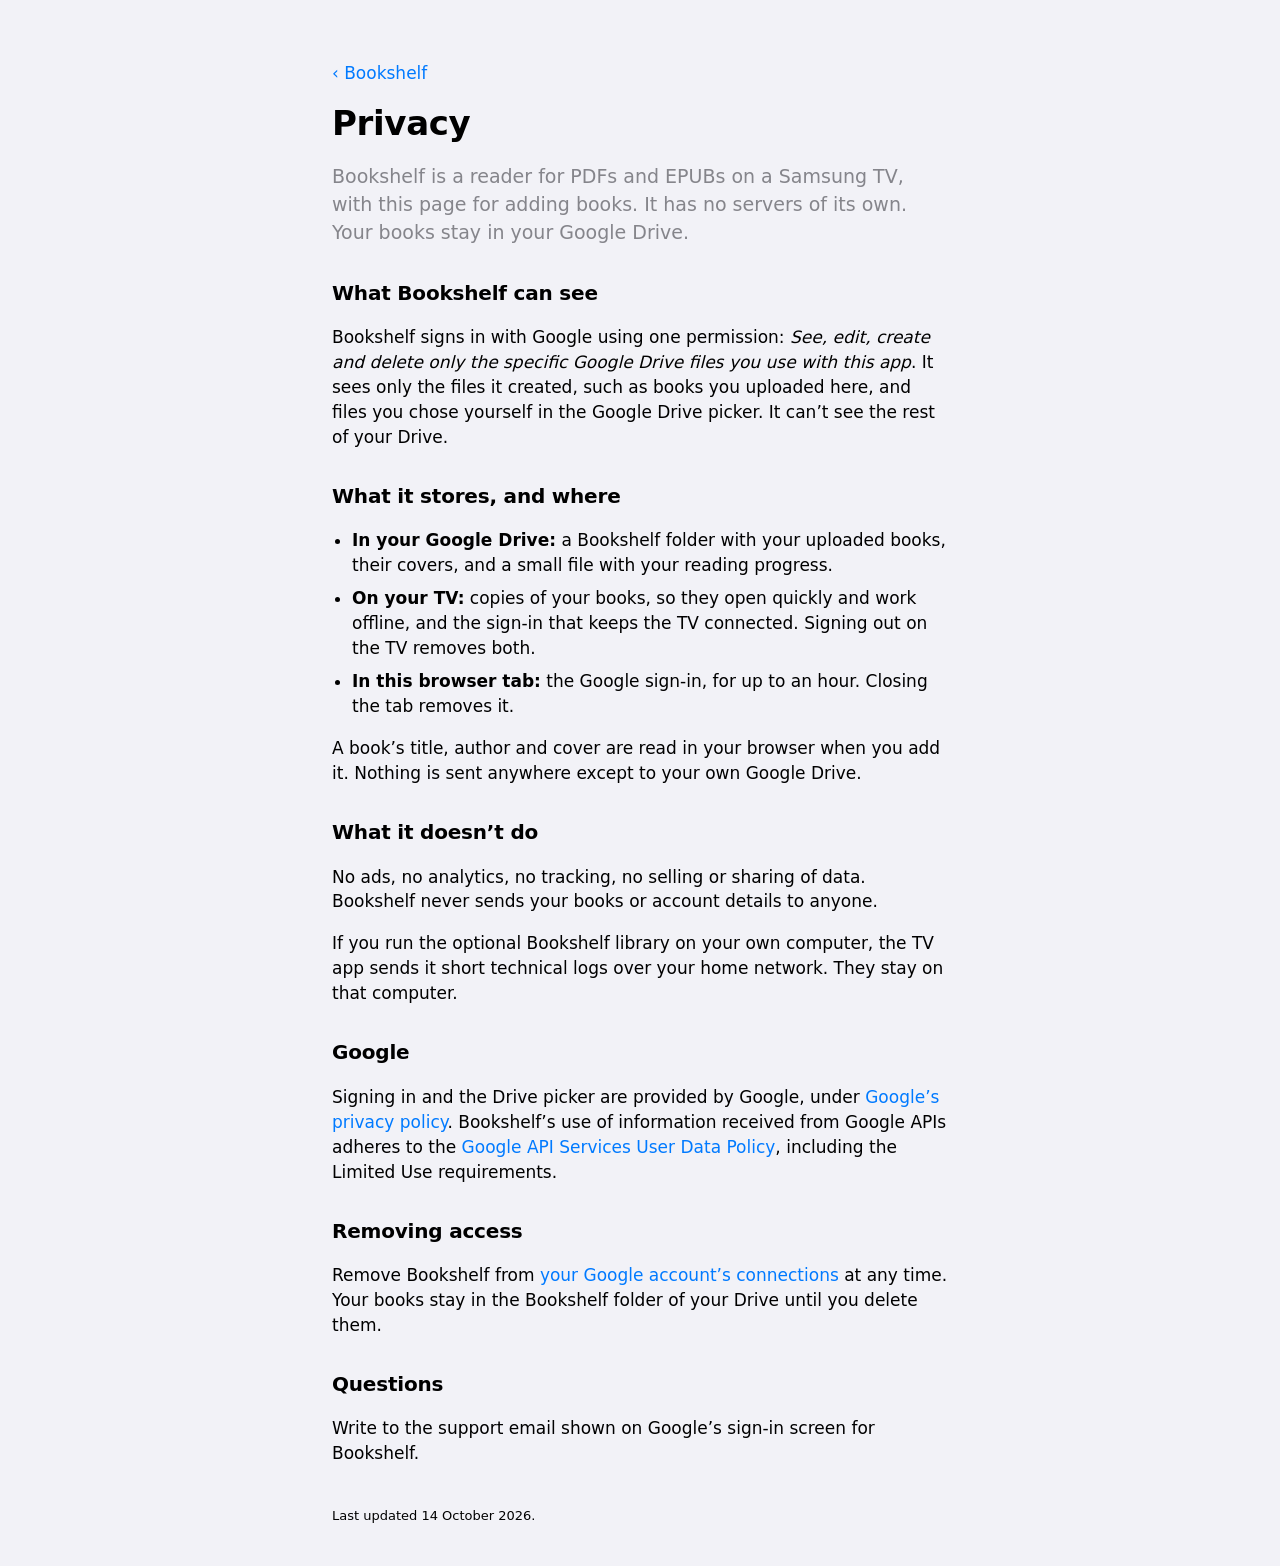
==== drive/privacy.html @ 86101ce1 "Update upload page" ====
<!DOCTYPE html>
<html lang="en">
<head>
    <meta charset="utf-8">
    <meta name="viewport" content="width=device-width, initial-scale=1, viewport-fit=cover">
    <meta name="color-scheme" content="light dark">
    <title>Bookshelf · Privacy</title>
    <link rel="icon" href="icon.png">
    <link rel="stylesheet" href="drive.css?v=a9f7268">
</head>
<body>
    <main class="doc">
        <p><a href="./">‹ Bookshelf</a></p>
        <h1>Privacy</h1>
        <p class="lede">Bookshelf is a reader for PDFs and EPUBs on a Samsung TV, with this page for adding books. It has no servers of its own. Your books stay in your Google Drive.</p>

        <h2>What Bookshelf can see</h2>
        <p>Bookshelf signs in with Google using one permission: <i>See, edit, create and delete only the specific Google Drive files you use with this app</i>. It sees only the files it created, such as books you uploaded here, and files you chose yourself in the Google Drive picker. It can’t see the rest of your Drive.</p>

        <h2>What it stores, and where</h2>
        <ul>
            <li><b>In your Google Drive:</b> a Bookshelf folder with your uploaded books, their covers, and a small file with your reading progress.</li>
            <li><b>On your TV:</b> copies of your books, so they open quickly and work offline, and the sign-in that keeps the TV connected. Signing out on the TV removes both.</li>
            <li><b>In this browser tab:</b> the Google sign-in, for up to an hour. Closing the tab removes it.</li>
        </ul>
        <p>A book’s title, author and cover are read in your browser when you add it. Nothing is sent anywhere except to your own Google Drive.</p>

        <h2>What it doesn’t do</h2>
        <p>No ads, no analytics, no tracking, no selling or sharing of data. Bookshelf never sends your books or account details to anyone.</p>
        <p>If you run the optional Bookshelf library on your own computer, the TV app sends it short technical logs over your home network. They stay on that computer.</p>

        <h2>Google</h2>
        <p>Signing in and the Drive picker are provided by Google, under <a href="https://policies.google.com/privacy">Google’s privacy policy</a>. Bookshelf’s use of information received from Google APIs adheres to the <a href="https://developers.google.com/terms/api-services-user-data-policy">Google API Services User Data Policy</a>, including the Limited Use requirements.</p>

        <h2>Removing access</h2>
        <p>Remove Bookshelf from <a href="https://myaccount.google.com/connections">your Google account’s connections</a> at any time. Your books stay in the Bookshelf folder of your Drive until you delete them.</p>

        <h2>Questions</h2>
        <p>Write to the support email shown on Google’s sign-in screen for Bookshelf.</p>
        <p class="fine">Last updated 14 October 2026.</p>
    </main>
</body>
</html>
---- drive/drive.css ----
/* Bookshelf upload page — the look of iOS 26 and macOS 26: system font,
   Liquid Glass menus and buttons, grouped lists, Apple's system colors.
   A touch screen gets iPhone controls; a mouse or trackpad gets Mac ones
   (menus with a blue highlight, push buttons, alerts, the arrow cursor). */

:root {
    --bg: #f2f2f7;
    --card: #ffffff;
    --label: #000000;
    --label-2: rgba(60, 60, 67, 0.6);
    --label-3: rgba(60, 60, 67, 0.3);
    --sep: rgba(60, 60, 67, 0.29);
    --fill: rgba(120, 120, 128, 0.08);
    --fill-2: rgba(120, 120, 128, 0.16);
    --blue: #007aff;
    --green: #34c759;
    --red: #ff3b30;
    --ring: rgba(0, 122, 255, 0.5);
    --glass: rgba(255, 255, 255, 0.66);
    --glass-hover: rgba(255, 255, 255, 0.85);
    --menu: rgba(255, 255, 255, 0.82);
    --rim: rgba(255, 255, 255, 0.9);
    --rim-2: rgba(255, 255, 255, 0.4);
    --edge: rgba(0, 0, 0, 0.08);
    --glass-shadow: 0 10px 34px rgba(0, 0, 0, 0.12), 0 2px 6px rgba(0, 0, 0, 0.04);
    --sheet: #f2f2f7;
    --sheet-group: #ffffff;
    --raised: #ffffff;
    --field: #ffffff;
    --push: #ffffff;
    --edge-fade: rgba(242, 242, 247, 0.86);
    --veil: rgba(242, 242, 247, 0.72);
    --alert: rgba(255, 59, 48, 0.1);
    --book-shadow: 0 1px 2px rgba(0, 0, 0, 0.1), 0 12px 24px -10px rgba(0, 0, 0, 0.35);
    --book-edge: rgba(0, 0, 0, 0.1);
    color-scheme: light dark;
}
@media (prefers-color-scheme: dark) {
    :root {
        --bg: #000000;
        --card: #1c1c1e;
        --label: #ffffff;
        --label-2: rgba(235, 235, 245, 0.6);
        --label-3: rgba(235, 235, 245, 0.3);
        --sep: rgba(84, 84, 88, 0.65);
        --fill: rgba(120, 120, 128, 0.16);
        --fill-2: rgba(120, 120, 128, 0.28);
        --blue: #0a84ff;
        --green: #30d158;
        --red: #ff453a;
        --ring: rgba(10, 132, 255, 0.6);
        --glass: rgba(40, 40, 42, 0.62);
        --glass-hover: rgba(58, 58, 60, 0.75);
        --menu: rgba(44, 44, 46, 0.8);
        --rim: rgba(255, 255, 255, 0.24);
        --rim-2: rgba(255, 255, 255, 0.07);
        --edge: rgba(0, 0, 0, 0.55);
        --glass-shadow: 0 12px 44px rgba(0, 0, 0, 0.6);
        --sheet: #1c1c1e;
        --sheet-group: #2c2c2e;
        --raised: #2a2a2c;
        --field: rgba(255, 255, 255, 0.07);
        --push: rgba(255, 255, 255, 0.16);
        --edge-fade: rgba(0, 0, 0, 0.8);
        --veil: rgba(0, 0, 0, 0.72);
        --alert: rgba(255, 69, 58, 0.16);
        --book-shadow: 0 1px 2px rgba(0, 0, 0, 0.6), 0 14px 28px -10px rgba(0, 0, 0, 0.9);
        --book-edge: rgba(255, 255, 255, 0.12);
    }
}

[hidden] { display: none !important; }
* { box-sizing: border-box; }
html { background: var(--bg); -webkit-text-size-adjust: 100%; }
body {
    margin: 0; background: var(--bg); color: var(--label);
    font: 17px/1.3 -apple-system, BlinkMacSystemFont, 'SF Pro Text', 'Helvetica Neue', system-ui, sans-serif;
    -webkit-font-smoothing: antialiased;
}
button, label { -webkit-tap-highlight-color: transparent; }
button { font: inherit; color: inherit; }
:focus-visible { outline: 3px solid var(--ring); outline-offset: 2px; }
svg { display: block; }
.mac-only { display: none; }

main {
    max-width: 1000px; margin: 0 auto;
    padding: calc(env(safe-area-inset-top) + 20px) max(16px, env(safe-area-inset-right)) calc(env(safe-area-inset-bottom) + 40px) max(16px, env(safe-area-inset-left));
}
h1 { margin: 0; font-size: 34px; font-weight: 700; line-height: 1.2; letter-spacing: -0.01em; }
h2 { margin: 0; font-size: 22px; font-weight: 700; letter-spacing: -0.01em; }

/* Liquid Glass: a blurred, tinted pane with a light rim along its edges. */
.menu, .circle {
    background: var(--glass);
    -webkit-backdrop-filter: blur(22px) saturate(190%); backdrop-filter: blur(22px) saturate(190%);
    box-shadow: inset 1px 1.5px 0 -0.5px var(--rim), inset -1px -1px 0 -0.5px var(--rim-2), 0 0 0 0.5px var(--edge), var(--glass-shadow);
}

/* ---- Title that moves to the top on scroll (the scroll edge effect) ------------ */

.navbar {
    position: fixed; z-index: 10; top: 0; left: 0; right: 0;
    height: calc(58px + env(safe-area-inset-top)); padding: env(safe-area-inset-top) 0 8px;
    display: flex; align-items: center; justify-content: center; font-weight: 600;
    background: linear-gradient(var(--edge-fade), var(--edge-fade) 50%, transparent);
    -webkit-backdrop-filter: blur(10px); backdrop-filter: blur(10px);
    -webkit-mask-image: linear-gradient(#000 55%, transparent); mask-image: linear-gradient(#000 55%, transparent);
    opacity: 0; pointer-events: none; transition: opacity 0.25s;
}
.navbar.on { opacity: 1; }

/* ---- Loading ---------------------------------------------------------------- */

.loading { display: grid; place-items: center; min-height: 60vh; }
.spinner { width: 30px; height: 30px; stroke: var(--label-2); animation: spin 0.8s steps(8) infinite; }
.spinner line:nth-child(1) { opacity: 0.15; } .spinner line:nth-child(2) { opacity: 0.25; }
.spinner line:nth-child(3) { opacity: 0.35; } .spinner line:nth-child(4) { opacity: 0.45; }
.spinner line:nth-child(5) { opacity: 0.55; } .spinner line:nth-child(6) { opacity: 0.7; }
.spinner line:nth-child(7) { opacity: 0.85; } .spinner line:nth-child(8) { opacity: 1; }
@keyframes spin { to { transform: rotate(360deg); } }

/* ---- Welcome (signed out) ----------------------------------------------------- */

.welcome { max-width: 420px; margin: 0 auto; padding-top: 3vh; }
.welcome h1 { text-align: center; }

.fan { position: relative; height: 222px; margin-bottom: 26px; }
.tome {
    position: absolute; left: 50%; top: 10px; width: 126px; height: 192px; margin-left: -63px; overflow: hidden;
    border-radius: 3px 5px 5px 3px; background: var(--fill-2);
    box-shadow: 3px 5px 30px rgba(0, 0, 0, 0.22), 0 1px 3px rgba(0, 0, 0, 0.12);
    transform: var(--to); animation: fan 0.9s cubic-bezier(0.2, 0.8, 0.2, 1) 0.1s both;
}
.tome img { display: block; width: 100%; height: 100%; object-fit: cover; }
.tome::after, .cover::after {
    content: ''; position: absolute; inset: 0; pointer-events: none; border-radius: inherit;
    background: linear-gradient(90deg, rgba(0, 0, 0, 0.22) 0, rgba(255, 255, 255, 0.2) 2.5%, rgba(255, 255, 255, 0) 5%, rgba(0, 0, 0, 0.06) 7%, rgba(0, 0, 0, 0) 12%);
    box-shadow: inset 0 0 0 0.5px var(--book-edge);
}
.t1 { --to: translate(-94px, 16px) rotate(-10deg); }
.t2 { --to: none; z-index: 1; }
.t3 { --to: translate(94px, 16px) rotate(10deg); }
@keyframes fan { from { opacity: 0; transform: translateY(18px) scale(0.94); } }

.features { list-style: none; margin: 36px 0 40px; padding: 0 4px; }
.features li { display: grid; grid-template-columns: 34px 1fr; gap: 16px; align-items: start; }
.features li + li { margin-top: 24px; }
.features svg { width: 34px; height: 34px; fill: none; stroke: var(--blue); stroke-width: 1.7; stroke-linecap: round; stroke-linejoin: round; }
.features strong { display: block; font-size: 15px; font-weight: 600; }
.features span { display: block; margin-top: 2px; color: var(--label-2); font-size: 15px; line-height: 1.33; }

/* Prominent glass button: a tinted capsule that swells a little when pressed. */
button.prominent {
    display: block; width: 100%; min-height: 52px; padding: 14px 24px; border: 0; border-radius: 999px;
    background: var(--blue) linear-gradient(rgba(255, 255, 255, 0.16), rgba(255, 255, 255, 0)); color: #fff; font-weight: 600;
    box-shadow: inset 0 1px 0 rgba(255, 255, 255, 0.35), inset 0 -1px 0 rgba(0, 0, 0, 0.08), 0 6px 16px -6px rgba(0, 122, 255, 0.5);
    cursor: pointer; transition: transform 0.25s cubic-bezier(0.3, 1.5, 0.5, 1), filter 0.2s;
}
button.prominent:active { transform: scale(1.03); filter: brightness(1.08); }
button.prominent:disabled { opacity: 0.55; transform: none; filter: none; }
.fine { margin: 12px 0 0; color: var(--label-2); font-size: 13px; text-align: center; }
.alert {
    position: relative; margin: 20px 0 0; padding: 12px 14px 12px 44px; border-radius: 16px;
    background: var(--alert); font-size: 15px; line-height: 1.35;
}
.alert::before {
    content: '!'; position: absolute; left: 14px; top: 12px; width: 20px; height: 20px; border-radius: 50%;
    background: var(--red); color: #fff; font-size: 14px; font-weight: 700; line-height: 20px; text-align: center;
}

/* ---- Signed in ------------------------------------------------------------------ */

.title-row { display: grid; grid-template-columns: 1fr auto; grid-template-areas: 'title avatar' 'add add'; align-items: center; gap: 0 12px; margin-top: 4px; }
.title-row h1 { grid-area: title; }
.avatar {
    grid-area: avatar; display: grid; place-items: center; width: 36px; height: 36px; padding: 0; border: 0; border-radius: 50%;
    background: linear-gradient(180deg, #a6adba, #848a96); color: #fff; font-size: 15px; font-weight: 600; cursor: pointer;
    box-shadow: inset 0 0.5px 0 rgba(255, 255, 255, 0.4);
}
.avatar:active { filter: brightness(0.9); }

/* Inset grouped list, as in Settings. */
.add, .queue { margin: 0; padding: 0; list-style: none; border-radius: 26px; background: var(--card); overflow: hidden; }
.add { grid-area: add; margin-top: 18px; }
.row {
    position: relative; display: flex; align-items: center; gap: 14px; width: 100%; min-height: 62px; margin: 0; padding: 10px 18px;
    border: 0; background: none; text-align: left; cursor: pointer; user-select: none; -webkit-user-select: none; transition: background-color 0.15s;
}
.row + .row::before, .queue li + li::before {
    content: ''; position: absolute; top: 0; right: 0; left: 62px; height: 1px; background: var(--sep); transform: scaleY(0.5); transform-origin: top;
}
.row:active { background: var(--fill-2); }
.row:focus-visible { outline-offset: -3px; }
.row input { position: absolute; width: 1px; height: 1px; opacity: 0; }
.tile {
    flex: none; display: grid; place-items: center; width: 30px; height: 30px; border-radius: 8px; color: #fff;
    background-image: linear-gradient(rgba(255, 255, 255, 0.2), rgba(255, 255, 255, 0)); box-shadow: inset 0 0.5px 0 rgba(255, 255, 255, 0.35);
}
.tile.blue { background-color: var(--blue); }
.tile.green { background-color: var(--green); }
.tile svg { width: 19px; height: 19px; fill: none; stroke: currentColor; stroke-width: 2.3; stroke-linecap: round; stroke-linejoin: round; }
#pick:focus-visible + .tile { box-shadow: 0 0 0 3px var(--ring); }
.row .text { flex: 1; min-width: 0; }
.row strong { display: block; font-weight: 400; }
.row .short { display: none; }
.row .sub { display: block; margin-top: 1px; color: var(--label-2); font-size: 13px; }
.chev { flex: none; width: 8px; height: 14px; fill: none; stroke: var(--label-3); stroke-width: 2; stroke-linecap: round; stroke-linejoin: round; }

/* Uploads in progress. */
.queue { margin-top: 16px; }
.queue:empty { display: none; }
.queue li {
    position: relative; display: grid; grid-template-columns: 30px 1fr auto; align-items: center; gap: 6px 14px; padding: 12px 18px;
    transition: opacity 0.3s, transform 0.3s;
}
.queue li.gone { opacity: 0; transform: translateY(-4px); }
.queue .kind {
    grid-row: span 2; display: grid; place-items: end center; width: 30px; height: 38px; padding-bottom: 5px;
    border-radius: 4px 9px 4px 4px; background: #8e8e93; color: #fff; font-size: 8px; font-weight: 700; letter-spacing: 0.04em;
}
.queue .kind.pdf { background: linear-gradient(180deg, #ff6259, #e5352b); }
.queue .kind.epub { background: linear-gradient(180deg, #ffa53d, #f27a0e); }
.queue .name { min-width: 0; overflow: hidden; text-overflow: ellipsis; white-space: nowrap; font-size: 15px; }
.queue .state { color: var(--label-2); font-size: 13px; font-variant-numeric: tabular-nums; white-space: nowrap; }
.queue .state.ok { color: var(--green); }
.queue .state.bad { grid-column: 2 / -1; color: var(--red); white-space: normal; }
.queue .bar { grid-column: 2 / -1; height: 4px; border-radius: 2px; background: var(--fill-2); overflow: hidden; }
.queue .bar i { display: block; width: 0; height: 100%; border-radius: 2px; background: var(--blue); transition: width 0.2s linear; }
.queue li.ok .bar, .queue li.bad .bar { display: none; }
.queue li.ok .kind { grid-row: auto; }

/* ---- Library ------------------------------------------------------------------- */

.library { margin-top: 36px; }
.section-head { display: flex; align-items: baseline; justify-content: space-between; gap: 12px; margin: 0 2px 16px; }
.count { color: var(--label-2); font-size: 15px; }

.books { list-style: none; margin: 0; padding: 0; display: grid; grid-template-columns: repeat(auto-fill, minmax(148px, 1fr)); gap: 26px 16px; }
.book { min-width: 0; display: flex; flex-direction: column; transition: opacity 0.2s; }
.book.busy { opacity: 0.35; pointer-events: none; }
.books.intro .book { animation: rise 0.6s cubic-bezier(0.2, 0.8, 0.2, 1) both; animation-delay: calc(var(--i) * 40ms); }
@keyframes rise { from { opacity: 0; transform: translateY(14px); } }

.cover {
    position: relative; display: block; width: 100%; aspect-ratio: 2 / 3; padding: 0; border: 0; border-radius: 3px 6px 6px 3px;
    overflow: hidden; background: var(--fill-2); box-shadow: var(--book-shadow); cursor: pointer; -webkit-touch-callout: none;
    transition: transform 0.3s cubic-bezier(0.3, 1.4, 0.5, 1);
}
.cover:active { transform: scale(0.97); }
.cover img { position: absolute; inset: 0; width: 100%; height: 100%; object-fit: cover; animation: fade 0.3s ease both; }
.cover .gen {
    position: absolute; inset: 0; display: flex; flex-direction: column; align-items: center; padding: 22% 12px 12%; color: rgba(255, 255, 255, 0.95); text-align: center;
    background: linear-gradient(165deg, hsl(var(--h), 34%, 44%), hsl(calc(var(--h) + 28), 40%, 21%));
}
.cover .gen b {
    display: -webkit-box; -webkit-line-clamp: 5; -webkit-box-orient: vertical; overflow: hidden; word-break: break-word;
    font: 600 18px/1.15 ui-serif, 'New York', 'Iowan Old Style', Georgia, serif;
}
.cover .gen i { width: 24px; height: 1px; margin: 12px 0; background: currentColor; opacity: 0.5; }
.cover .gen small { margin-top: auto; font-size: 9px; font-weight: 600; letter-spacing: 0.1em; text-transform: uppercase; opacity: 0.8; }

.book .title {
    margin-top: 12px; font-size: 15px; font-weight: 600; line-height: 1.25;
    display: -webkit-box; -webkit-line-clamp: 2; -webkit-box-orient: vertical; overflow: hidden; word-break: break-word;
}
.book .author { margin-top: 2px; color: var(--label-2); font-size: 13px; white-space: nowrap; overflow: hidden; text-overflow: ellipsis; }
.book .status { display: flex; align-items: center; justify-content: space-between; gap: 8px; margin-top: auto; padding-top: 4px; }
.book .state { color: var(--label-2); font-size: 12px; font-variant-numeric: tabular-nums; }
.book .state.new { color: var(--blue); font-size: 11px; font-weight: 700; letter-spacing: 0.06em; text-transform: uppercase; }
.book .state.done::before { content: '✓ '; }
.more {
    flex: none; display: grid; place-items: center; width: 30px; height: 30px; margin-right: -6px; padding: 0; border: 0; border-radius: 50%;
    background: none; color: var(--label-2); cursor: pointer; transition: background-color 0.15s;
}
.more svg { width: 18px; height: 18px; fill: currentColor; }
.more:active, .more[aria-expanded='true'] { background: var(--fill-2); }

.empty { display: flex; flex-direction: column; align-items: center; padding: 44px 24px 24px; text-align: center; }
.empty svg { width: 56px; height: 56px; margin-bottom: 14px; fill: none; stroke: var(--label-3); stroke-width: 2.2; stroke-linejoin: round; }
.empty strong { font-size: 20px; font-weight: 700; }
.empty span { max-width: 300px; margin-top: 6px; color: var(--label-2); font-size: 15px; line-height: 1.35; }

footer { max-width: 520px; margin: 56px auto 0; padding: 0 12px; color: var(--label-2); font-size: 12px; line-height: 1.45; text-align: center; }
footer b { color: var(--label); font-weight: 600; }

footer a, .fine a { color: inherit; }

/* ---- Privacy page ---------------------------------------------------------------- */

.doc { max-width: 680px; line-height: 1.47; }
.doc a { color: var(--blue); text-decoration: none; }
.doc a:hover { text-decoration: underline; }
.doc h1 { margin-top: 12px; }
.doc h2 { margin: 32px 0 8px; font-size: 20px; }
.doc p, .doc li { color: var(--label); }
.doc .lede { color: var(--label-2); font-size: 19px; }
.doc ul { padding-left: 20px; }
.doc li + li { margin-top: 8px; }
.doc .fine { margin-top: 40px; text-align: left; }

/* ---- Drag and drop -------------------------------------------------------------- */

.dropzone {
    position: fixed; z-index: 30; inset: 0; padding: 14px; background: var(--veil);
    -webkit-backdrop-filter: blur(12px); backdrop-filter: blur(12px); animation: fade 0.15s ease both; pointer-events: none;
}
.dropzone > div {
    display: flex; flex-direction: column; align-items: center; justify-content: center; gap: 16px; height: 100%;
    border: 3px solid var(--blue); border-radius: 26px; background: rgba(0, 122, 255, 0.08); color: var(--blue); font-size: 22px; font-weight: 600;
}
.dropzone svg { width: 72px; height: 72px; padding: 16px; border-radius: 50%; background: var(--blue); fill: none; stroke: #fff; stroke-width: 2.1; stroke-linecap: round; stroke-linejoin: round; }

/* ---- Menus (iPhone): open from the button, grow out of it ------------------------ */

.menu {
    position: fixed; z-index: 40; min-width: 250px; max-width: min(300px, calc(100vw - 24px)); padding: 6px 0;
    background-color: var(--menu); border-radius: 24px; overflow: hidden; outline: none; animation: menu-in 0.45s cubic-bezier(0.25, 1.25, 0.45, 1) both;
}
.menu.out { animation: menu-out 0.2s ease-in both; }
@keyframes menu-in { from { opacity: 0; transform: scale(0.25); } 35% { opacity: 1; } }
@keyframes menu-out { to { opacity: 0; transform: scale(0.85); } }
.m-head { position: relative; padding: 10px 20px; color: var(--label-2); font-size: 13px; line-height: 1.3; }
.m-head strong { display: block; font-weight: 600; }
.m-head span { display: block; overflow-wrap: anywhere; }
.m-head::after, .m-sep { content: ''; display: block; height: 1px; background: var(--sep); transform: scaleY(0.5); }
.m-head::after { position: absolute; left: 0; right: 0; bottom: 0; }
.m-sep { margin: 4px 20px; }
.m-item {
    display: flex; align-items: center; gap: 14px; width: 100%; min-height: 46px; padding: 11px 20px; border: 0; background: none;
    color: var(--label); font-size: 17px; text-align: left; user-select: none; -webkit-user-select: none; cursor: pointer;
}
.m-item svg { flex: none; width: 21px; height: 21px; fill: none; stroke: currentColor; stroke-width: 1.7; stroke-linecap: round; stroke-linejoin: round; }
.m-item.danger { color: var(--red); }
.m-item:active, .m-item:focus-visible { outline: none; background: var(--fill-2); }

/* ---- Edit form (iPhone): a sheet with round glass buttons ------------------------- */

dialog {
    position: fixed; inset: 0; max-width: none; max-height: none; margin: auto; padding: 0;
    border: 0; background: none; color: var(--label); overflow: visible;
}
dialog:focus { outline: none; }
dialog::backdrop { background: rgba(0, 0, 0, 0.25); animation: fade 0.3s ease both; }
dialog.closing::backdrop { animation: fade 0.25s ease reverse both; }
@keyframes fade { from { opacity: 0; } }

.editor {
    width: 100%; height: auto; margin: calc(env(safe-area-inset-top) + 10px) 0 0; border-radius: 38px 38px 0 0;
    background: var(--sheet); box-shadow: 0 -4px 40px rgba(0, 0, 0, 0.15); animation: sheet-up 0.5s cubic-bezier(0.2, 0.95, 0.25, 1) both;
}
.editor.closing { animation: sheet-down 0.3s cubic-bezier(0.4, 0, 1, 1) both; }
@keyframes sheet-up { from { transform: translateY(100%); } }
@keyframes sheet-down { to { transform: translateY(100%); } }
.ed-bar { display: grid; grid-template-columns: 44px 1fr 44px; align-items: center; gap: 8px; padding: 16px 16px 8px; }
.ed-bar strong { text-align: center; font-weight: 600; }
.circle {
    display: grid; place-items: center; width: 44px; height: 44px; padding: 0; border: 0; border-radius: 50%; color: var(--label); cursor: pointer;
    transition: transform 0.25s cubic-bezier(0.3, 1.5, 0.5, 1);
}
.circle.tinted { background: var(--blue); color: #fff; box-shadow: inset 0 1px 0 rgba(255, 255, 255, 0.3), 0 0 0 0.5px var(--edge); }
.circle:active { transform: scale(1.12); }
.circle svg { width: 20px; height: 20px; fill: none; stroke: currentColor; stroke-width: 2.3; stroke-linecap: round; stroke-linejoin: round; }
.ed-title, .ed-buttons { display: none; }
.fields { margin: 16px 16px 0; border-radius: 26px; background: var(--sheet-group); overflow: hidden; }
.fields label { position: relative; display: flex; align-items: center; gap: 12px; min-height: 52px; padding: 0 20px; }
.fields label + label::before { content: ''; position: absolute; top: 0; left: 20px; right: 0; height: 1px; background: var(--sep); transform: scaleY(0.5); transform-origin: top; }
.fields span { flex: none; width: 60px; }
.fields input {
    flex: 1; min-width: 0; padding: 14px 0; border: 0; outline: 0; background: none; color: var(--label);
    font: inherit; caret-color: var(--blue);
}
.fields input::placeholder { color: var(--label-3); }

/* Mac push buttons and the alert (used only with a mouse or trackpad). */
.push {
    min-width: 76px; height: 28px; padding: 0 14px; border: 0; border-radius: 999px; background: var(--push); color: var(--label);
    font-size: 13px; box-shadow: 0 0 0 0.5px var(--edge), 0 0.5px 1.5px rgba(0, 0, 0, 0.12); cursor: default;
}
.push:active { filter: brightness(0.93); }
.push.default {
    background: var(--blue) linear-gradient(rgba(255, 255, 255, 0.17), rgba(255, 255, 255, 0)); color: #fff;
    box-shadow: inset 0 0.5px 0 rgba(255, 255, 255, 0.35), 0 0.5px 1.5px rgba(0, 0, 0, 0.18);
}
.push.danger { color: var(--red); }
.push:focus-visible { outline: none; box-shadow: 0 0 0 0.5px var(--blue), 0 0 0 3.5px var(--ring); }
.alert-box {
    width: 260px; height: fit-content; padding: 20px 16px 16px; border-radius: 20px; background: var(--raised); text-align: center;
    box-shadow: 0 0 0 0.5px var(--edge), 0 24px 70px rgba(0, 0, 0, 0.32); animation: pop 0.22s cubic-bezier(0.2, 0.9, 0.3, 1.2) both;
}
.alert-box.closing { animation: fade 0.15s ease reverse both; }
@keyframes pop { from { opacity: 0; transform: scale(1.08); } }
.alert-box img { display: block; width: 64px; height: 64px; margin: 0 auto 12px; border-radius: 14px; }
.alert-box strong { display: block; font-size: 13px; font-weight: 700; overflow-wrap: anywhere; }
.alert-box p { margin: 6px 0 18px; font-size: 11px; line-height: 1.35; }
.alert-buttons { display: flex; gap: 8px; }
.alert-buttons .push { flex: 1; min-width: 0; }

/* ---- Wider screens (iPad, Mac): the add actions become toolbar capsules ----------- */

@media (min-width: 700px) {
    main { padding-left: 32px; padding-right: 32px; padding-top: 44px; }
    .welcome { padding-top: 5vh; }
    .title-row { grid-template-columns: 1fr auto auto; grid-template-areas: 'title add avatar'; gap: 0 14px; }
    .add { display: flex; gap: 10px; margin: 0; background: none; border-radius: 0; overflow: visible; }
    .add .row { width: auto; min-height: 0; height: 38px; padding: 0 18px 0 13px; gap: 7px; border-radius: 999px; transition: filter 0.15s, background-color 0.15s, transform 0.25s cubic-bezier(0.3, 1.5, 0.5, 1); }
    .add .row::before, .add .sub, .add .chev, .add .long { display: none; }
    .add .short { display: inline; }
    .add .text strong { font-size: 15px; font-weight: 600; }
    .add .tile { width: auto; height: auto; border-radius: 0; background: none; box-shadow: none; color: inherit; }
    .add .tile svg { width: 18px; height: 18px; stroke-width: 2.4; }
    #drop { background: var(--blue) linear-gradient(rgba(255, 255, 255, 0.16), rgba(255, 255, 255, 0)); color: #fff; box-shadow: inset 0 1px 0 rgba(255, 255, 255, 0.3), 0 4px 12px -4px rgba(0, 122, 255, 0.5); }
    #fromDrive {
        background: var(--glass); -webkit-backdrop-filter: blur(22px) saturate(190%); backdrop-filter: blur(22px) saturate(190%);
        box-shadow: inset 1px 1.5px 0 -0.5px var(--rim), inset -1px -1px 0 -0.5px var(--rim-2), 0 0 0 0.5px var(--edge), 0 4px 14px rgba(0, 0, 0, 0.08);
    }
    .add .row:active { transform: scale(1.04); }
    #fromDrive:active { background: var(--glass-hover); }
    .queue { margin-top: 24px; border-radius: 20px; }
    .books { grid-template-columns: repeat(auto-fill, minmax(156px, 1fr)); gap: 34px 26px; }
}

/* ---- Mouse or trackpad: Mac controls ------------------------------------------------ */

@media (hover: hover) and (pointer: fine) {
    /* Mac apps keep the arrow pointer over controls. */
    button, label, .cover, .row, button.prominent, .avatar, .more, .circle { cursor: default; }
    .mac-only { display: inline; }
    .welcome { max-width: 400px; }
    button.prominent { min-height: 40px; padding: 10px 20px; font-size: 15px; }
    button.prominent:hover { filter: brightness(1.06); }
    button.prominent:active { transform: none; filter: brightness(0.92); }
    .row:active { background: var(--fill); }
    .add .row:active { transform: none; }
    #drop:hover { filter: brightness(1.07); }
    #drop:active { filter: brightness(0.92); }
    #fromDrive:hover { background: var(--glass-hover); }
    .add .text strong { font-size: 13px; font-weight: 500; }
    .add .row { height: 32px; padding: 0 14px 0 11px; gap: 6px; }
    .add .tile svg { width: 15px; height: 15px; }
    .avatar { width: 32px; height: 32px; font-size: 14px; }
    .avatar:hover { filter: brightness(1.07); }
    .avatar:active { filter: brightness(0.9); }

    /* No lift or press on covers: a Mac shows hover only on the controls. */
    .cover:active { transform: none; }
    .more:hover { background: var(--fill-2); color: var(--label); }
    .book .title { font-size: 13px; }
    .book .author { font-size: 12px; }

    /* Mac menu: compact, a blue highlight that follows the pointer, and the
       chosen item blinks once before the menu fades. */
    .menu { min-width: 220px; max-width: 300px; padding: 5px; border-radius: 13px; animation: fade 0.1s ease-out both; }
    .menu.out { animation: fade 0.2s ease reverse both; }
    .m-head { padding: 3px 9px 6px; font-size: 11px; }
    .m-head::after { left: 9px; right: 9px; }
    .m-sep { margin: 5px 9px; }
    .m-item { min-height: 24px; padding: 3px 9px; gap: 7px; border-radius: 8px; font-size: 13px; cursor: default; }
    .m-item svg { width: 15px; height: 15px; stroke-width: 1.7; }
    .m-item:active { background: none; }
    .m-item:focus, .m-item:focus-visible { outline: none; background: var(--blue); color: #fff; }
    .m-item.blink:focus { background: none; color: var(--label); }
    .m-item.danger.blink:focus { color: var(--red); }

    /* Mac sheet: drops from the top, labels on the left, push buttons below. */
    .editor {
        width: 440px; height: fit-content; margin: 72px auto auto; padding: 20px; border-radius: 20px; background: var(--raised);
        box-shadow: 0 0 0 0.5px var(--edge), 0 24px 70px rgba(0, 0, 0, 0.3); animation: drop-in 0.28s cubic-bezier(0.2, 0.9, 0.3, 1) both;
    }
    .editor.closing { animation: fade 0.18s ease reverse both; }
    @keyframes drop-in { from { opacity: 0; transform: translateY(-16px); } }
    .ed-bar { display: none; }
    .ed-title { display: block; margin-bottom: 18px; font-size: 13px; font-weight: 700; }
    .ed-buttons { display: flex; justify-content: flex-end; gap: 8px; margin-top: 22px; }
    .fields { display: grid; gap: 10px; margin: 0; border-radius: 0; background: none; overflow: visible; }
    .fields label { display: grid; grid-template-columns: 60px 1fr; gap: 10px; min-height: 0; padding: 0; }
    .fields label + label::before { display: none; }
    .fields span { width: auto; font-size: 13px; text-align: right; }
    .fields span::after { content: ':'; }
    .fields input {
        height: 26px; padding: 0 8px; border-radius: 7px; background: var(--field); font-size: 13px;
        box-shadow: 0 0 0 0.5px var(--edge), inset 0 0.5px 1.5px rgba(0, 0, 0, 0.08); transition: box-shadow 0.15s;
    }
    .fields input:focus { box-shadow: 0 0 0 0.5px var(--blue), 0 0 0 3.5px var(--ring); }
}

@media (prefers-reduced-motion: reduce) {
    *, *::before, *::after, ::backdrop { animation-duration: 0.01ms !important; animation-delay: 0s !important; transition-duration: 0.01ms !important; }
}
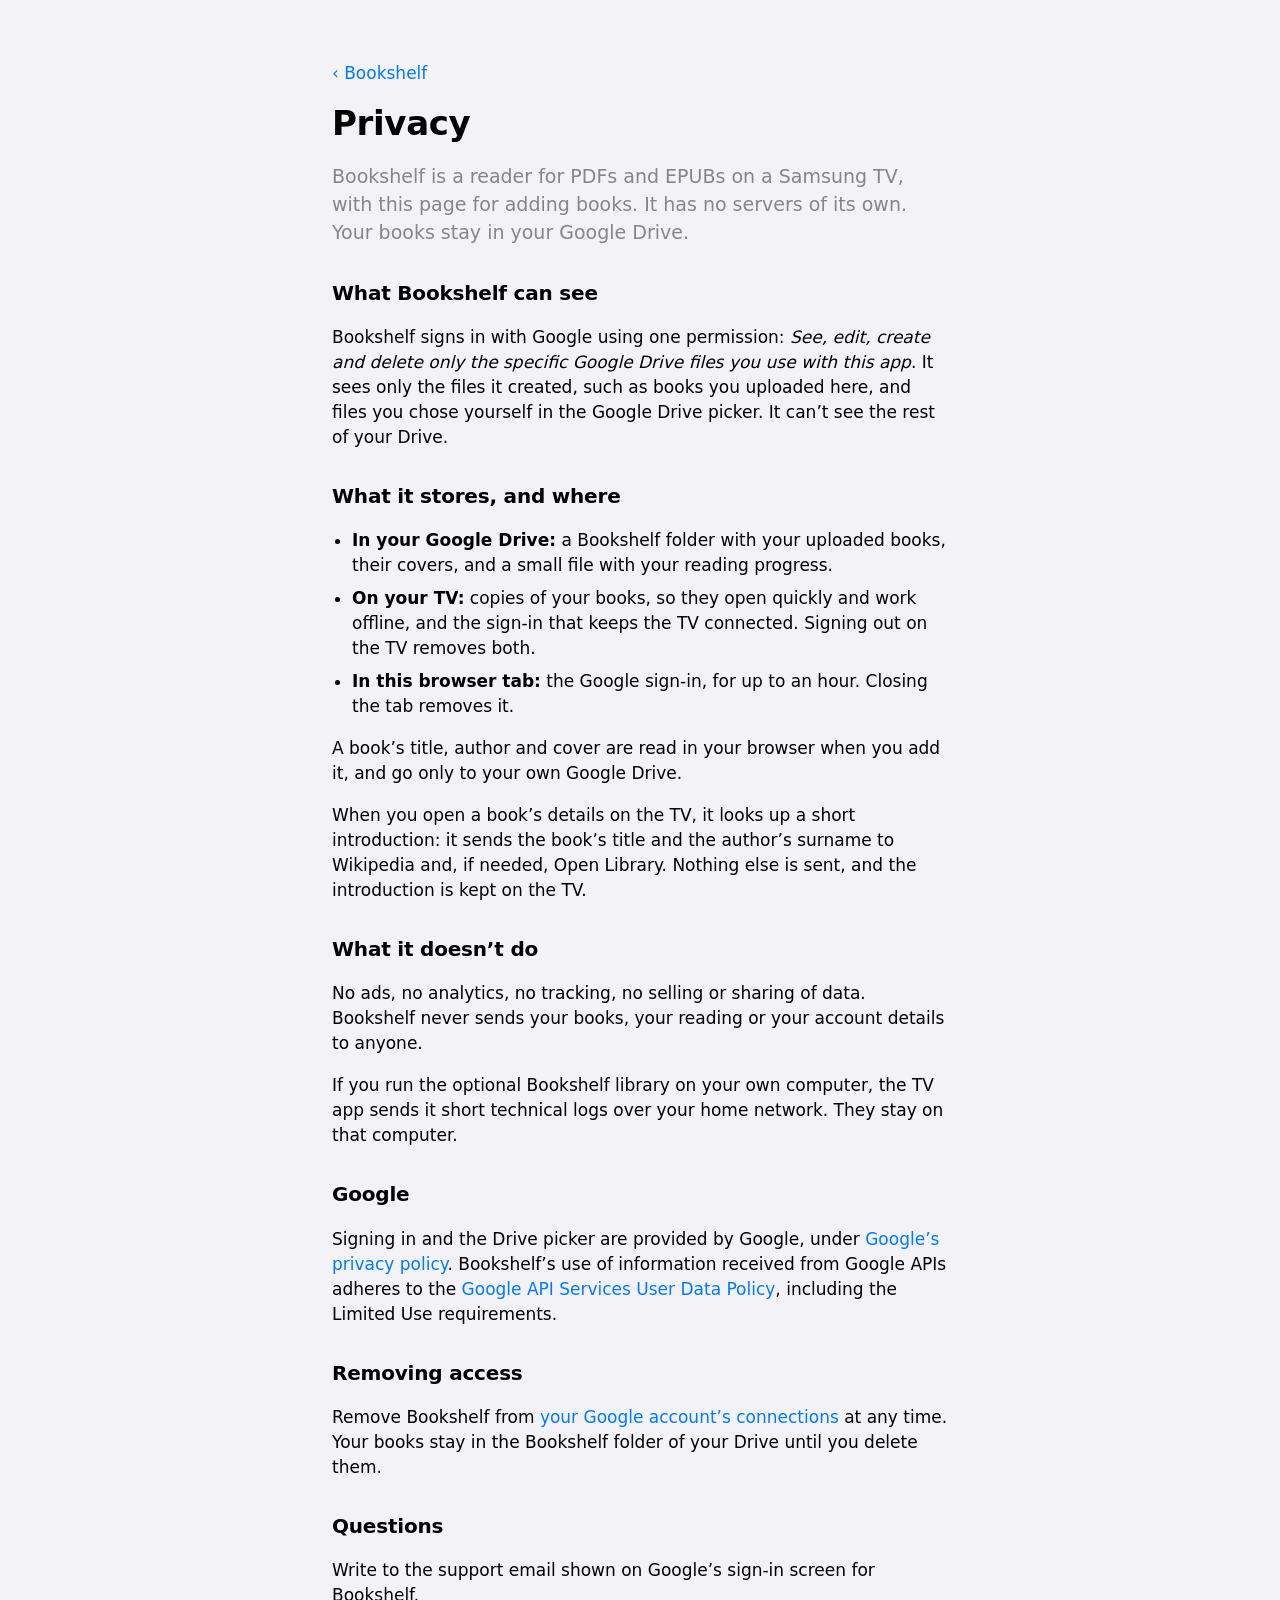
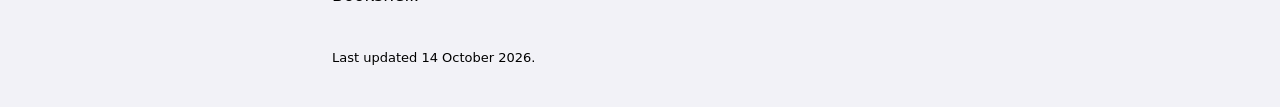
==== commit b1a39621: "Update upload page" ====
--- a/drive/privacy.html
+++ b/drive/privacy.html
@@ -6,7 +6,7 @@
     <meta name="color-scheme" content="light dark">
     <title>Bookshelf · Privacy</title>
     <link rel="icon" href="icon.png">
-    <link rel="stylesheet" href="drive.css?v=a9f7268">
+    <link rel="stylesheet" href="drive.css?v=b24cef5">
 </head>
 <body>
     <main class="doc">
@@ -23,10 +23,11 @@
             <li><b>On your TV:</b> copies of your books, so they open quickly and work offline, and the sign-in that keeps the TV connected. Signing out on the TV removes both.</li>
             <li><b>In this browser tab:</b> the Google sign-in, for up to an hour. Closing the tab removes it.</li>
         </ul>
-        <p>A book’s title, author and cover are read in your browser when you add it. Nothing is sent anywhere except to your own Google Drive.</p>
+        <p>A book’s title, author and cover are read in your browser when you add it, and go only to your own Google Drive.</p>
+        <p>When you open a book’s details on the TV, it looks up a short introduction: it sends the book’s title and the author’s surname to Wikipedia and, if needed, Open Library. Nothing else is sent, and the introduction is kept on the TV.</p>
 
         <h2>What it doesn’t do</h2>
-        <p>No ads, no analytics, no tracking, no selling or sharing of data. Bookshelf never sends your books or account details to anyone.</p>
+        <p>No ads, no analytics, no tracking, no selling or sharing of data. Bookshelf never sends your books, your reading or your account details to anyone.</p>
         <p>If you run the optional Bookshelf library on your own computer, the TV app sends it short technical logs over your home network. They stay on that computer.</p>
 
         <h2>Google</h2>
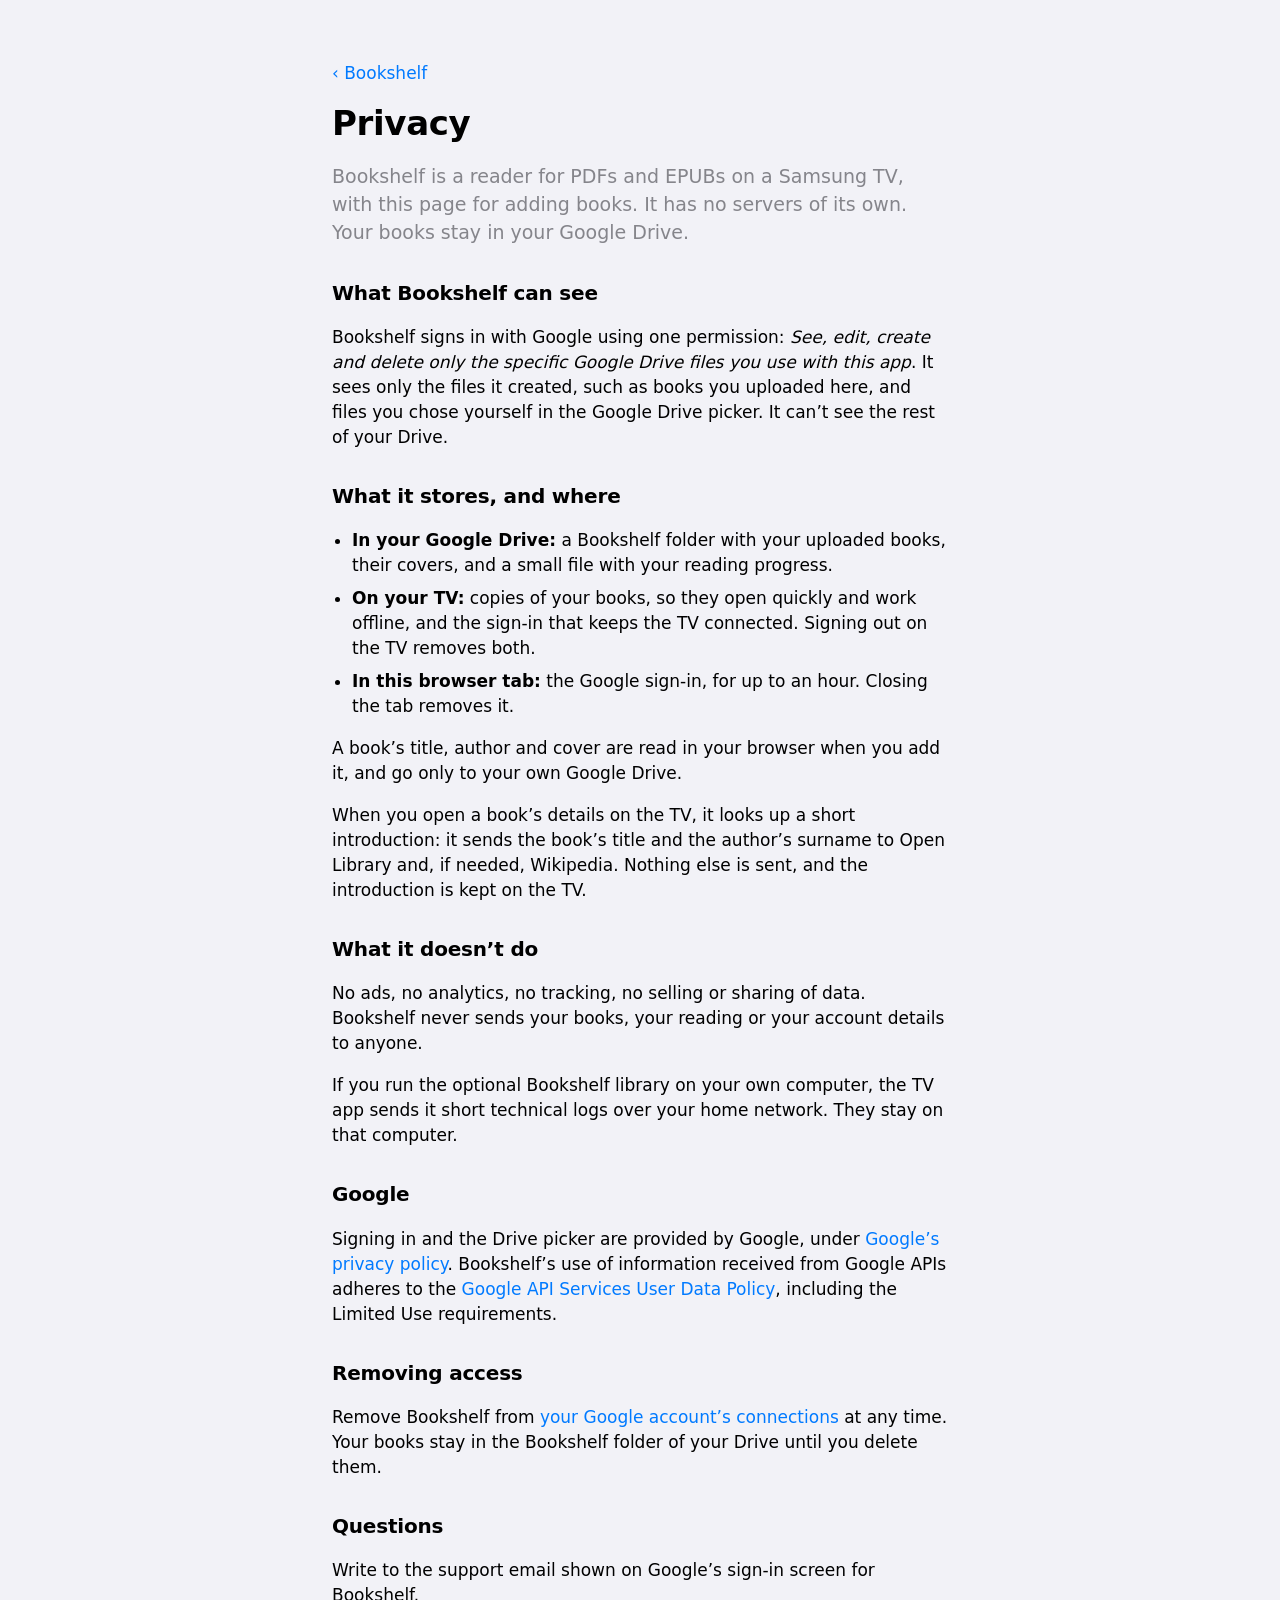
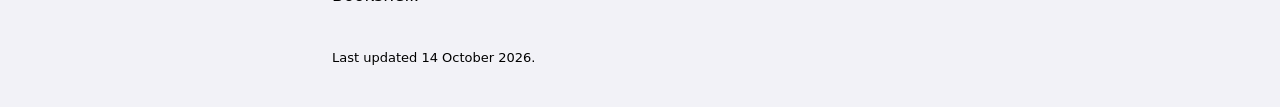
==== commit a94e6eba: "Update upload page" ====
--- a/drive/privacy.html
+++ b/drive/privacy.html
@@ -6,7 +6,7 @@
     <meta name="color-scheme" content="light dark">
     <title>Bookshelf · Privacy</title>
     <link rel="icon" href="icon.png">
-    <link rel="stylesheet" href="drive.css?v=b24cef5">
+    <link rel="stylesheet" href="drive.css?v=6927600">
 </head>
 <body>
     <main class="doc">
@@ -24,7 +24,7 @@
             <li><b>In this browser tab:</b> the Google sign-in, for up to an hour. Closing the tab removes it.</li>
         </ul>
         <p>A book’s title, author and cover are read in your browser when you add it, and go only to your own Google Drive.</p>
-        <p>When you open a book’s details on the TV, it looks up a short introduction: it sends the book’s title and the author’s surname to Wikipedia and, if needed, Open Library. Nothing else is sent, and the introduction is kept on the TV.</p>
+        <p>When you open a book’s details on the TV, it looks up a short introduction: it sends the book’s title and the author’s surname to Open Library and, if needed, Wikipedia. Nothing else is sent, and the introduction is kept on the TV.</p>
 
         <h2>What it doesn’t do</h2>
         <p>No ads, no analytics, no tracking, no selling or sharing of data. Bookshelf never sends your books, your reading or your account details to anyone.</p>
